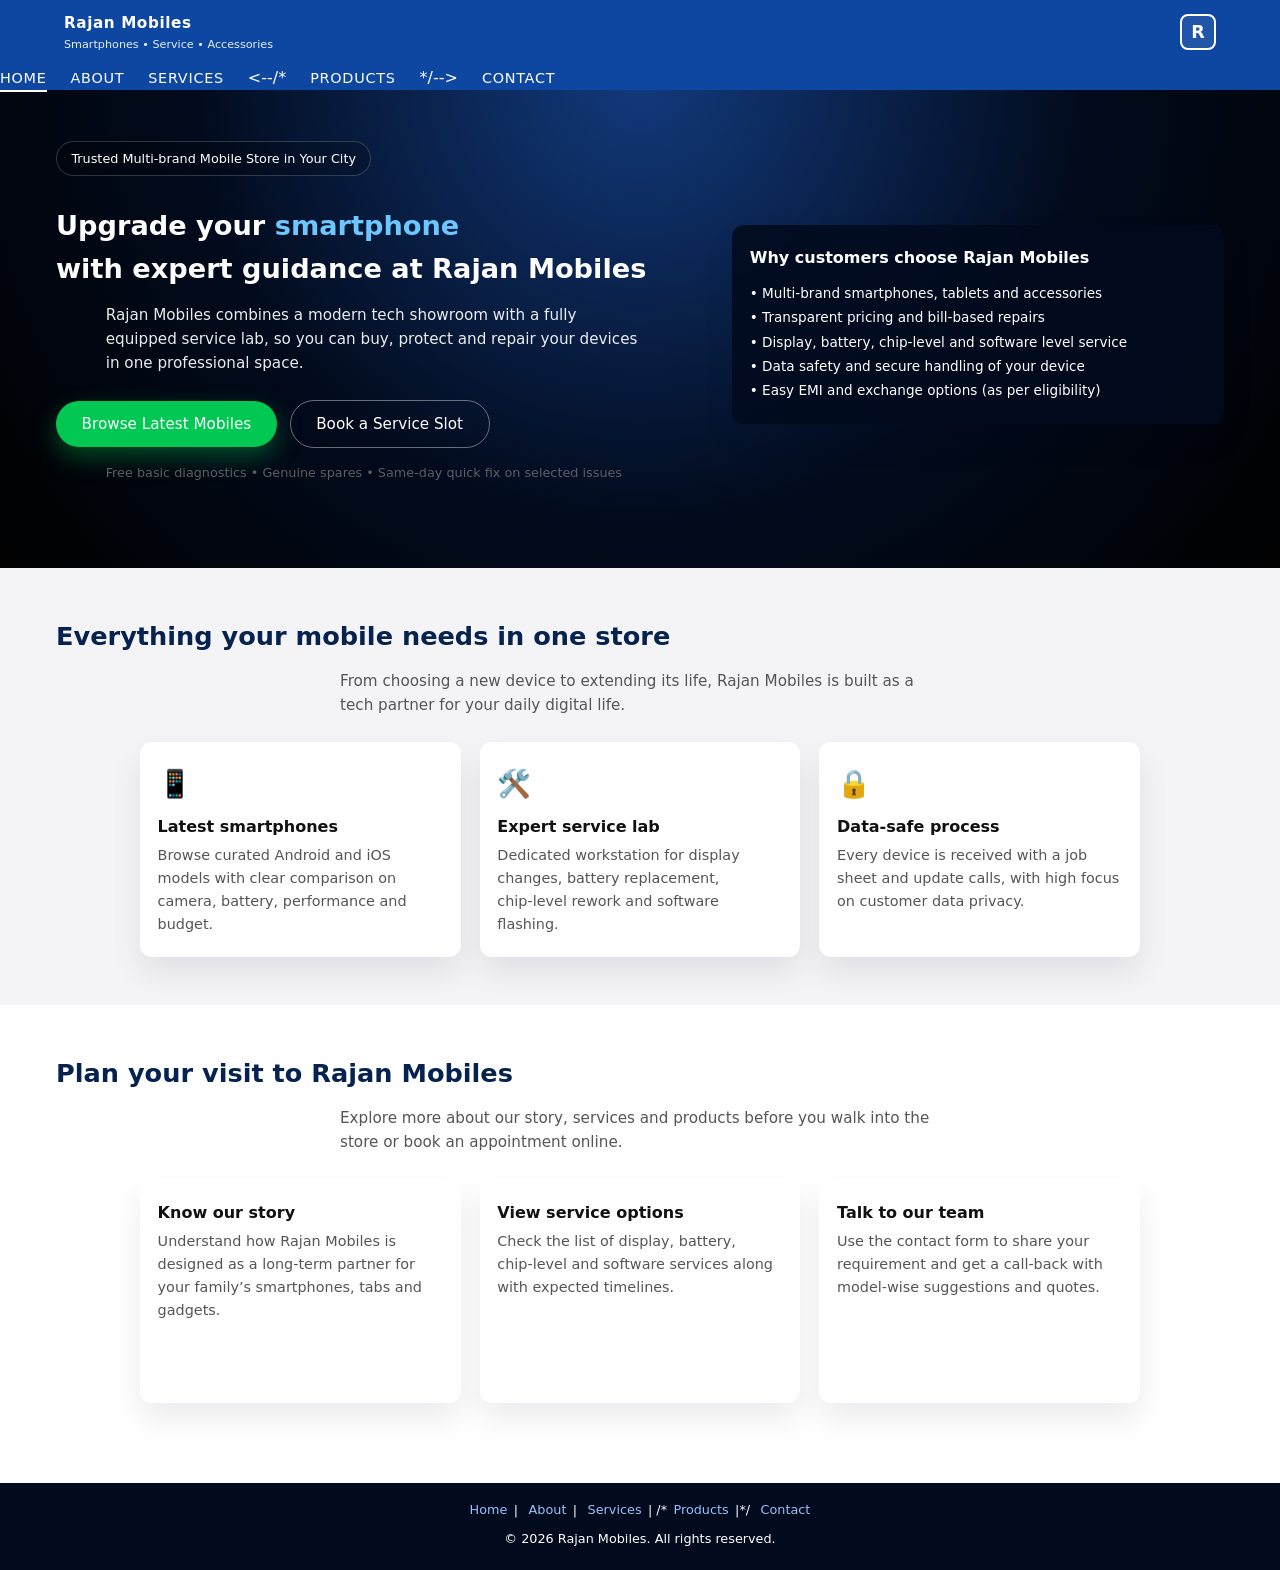
==== index.html @ c8e1d916 "index.html" ====
<!DOCTYPE html>
<html lang="en">
<head>
  <meta charset="UTF-8">
  <title>Rajan Mobiles | Smart Tech Store & Service Center</title>
  <meta name="viewport" content="width=device-width, initial-scale=1.0">
  <link rel="stylesheet" href="styles.css">
</head>
<body>
  <!-- HEADER -->
  <header class="header">
    <div class="header-inner container">
      <!-- MOBILE: HAMBURGER LEFT, LOGO RIGHT -->
      <button class="nav-toggle" aria-label="Toggle navigation">
        &#9776;
      </button>
          <div class="logo-text">
          <span>Rajan Mobiles</span>
          <span>Smartphones • Service • Accessories</span>
          </div>
      <div class="logo-icon">R</div>
        
      </div>
      <!-- DESKTOP NAV (RIGHT SIDE) -->
      <nav class="nav-desktop">
        <ul>
          <li><a href="index.html" class="active">Home</a></li>
          <li><a href="about.html">About</a></li>
          <li><a href="services.html">Services</a></li>
          <--/*<li><a href="products.html">Products</a></li>*/-->
          <li><a href="contact.html">Contact</a></li>
        </ul>
      </nav>
    </div>

    <!-- MOBILE SLIDE NAV (LEFT SIDE) -->
    <nav class="nav">
      <ul>
        <li><a href="index.html" class="active">Home</a></li>
        <li><a href="about.html">About</a></li>
        <li><a href="services.html">Services</a></li>
        /*<li><a href="products.html">Products</a></li>*/
        <li><a href="contact.html">Contact</a></li>
      </ul>
    </nav>
  </header>

  <!-- WHATSAPP FLOATING BUTTON – MOBILE ONLY -->
  <div class="whatsapp-float">
    <a href="https://wa.me/919080450071?text=Hi%20Rajan%20Mobiles%2C%20I%20need%20more%20details." target="_blank" aria-label="Chat on WhatsApp">
      &#128172;
    </a>
  </div>

  <main>
    <!-- HERO -->
    <section class="hero">
      <div class="container hero-inner">
        <div>
          <div class="hero-badge hero-badges">
            <span>Trusted Multi-brand Mobile Store in Your City</span>
          </div>
          <h1>
            Upgrade your <span class="hero-highlight">smartphone</span><br>
            with expert guidance at Rajan Mobiles
          </h1>
          <p>
            Rajan Mobiles combines a modern tech showroom with a fully equipped service lab, 
            so you can buy, protect and repair your devices in one professional space.
          </p>
          <div class="hero-cta">
            <a href="products.html" class="btn btn-primary">Browse Latest Mobiles</a>
            <a href="services.html" class="btn btn-outline">Book a Service Slot</a>
          </div>
          <p class="text-muted" style="margin-top:0.9rem;font-size:0.8rem;">
            Free basic diagnostics • Genuine spares • Same‑day quick fix on selected issues
          </p>
        </div>
        <div>
          <div class="card" style="background:rgba(2,11,29,0.9);color:#ffffff;">
            <div class="card-title" style="margin-bottom:0.6rem;">Why customers choose Rajan Mobiles</div>
            <ul style="list-style:none;font-size:0.85rem;line-height:1.8;">
              <li>• Multi‑brand smartphones, tablets and accessories</li>
              <li>• Transparent pricing and bill‑based repairs</li>
              <li>• Display, battery, chip‑level and software level service</li>
              <li>• Data safety and secure handling of your device</li>
              <li>• Easy EMI and exchange options (as per eligibility)</li>
            </ul>
          </div>
        </div>
      </div>
    </section>

    <!-- HIGHLIGHTS -->
    <section class="section section-alt">
      <div class="container">
        <h2 class="section-title">Everything your mobile needs in one store</h2>
        <p class="section-subtitle">
          From choosing a new device to extending its life, Rajan Mobiles is built 
          as a tech partner for your daily digital life.
        </p>

        <div class="card-grid">
          <div class="card">
            <div class="card-icon">📱</div>
            <div class="card-title">Latest smartphones</div>
            <p class="card-text">
              Browse curated Android and iOS models with clear comparison on camera, battery, performance and budget.
            </p>
          </div>
          <div class="card">
            <div class="card-icon">🛠️</div>
            <div class="card-title">Expert service lab</div>
            <p class="card-text">
              Dedicated workstation for display changes, battery replacement, chip‑level rework and software flashing.
            </p>
          </div>
          <div class="card">
            <div class="card-icon">🔒</div>
            <div class="card-title">Data‑safe process</div>
            <p class="card-text">
              Every device is received with a job sheet and update calls, with high focus on customer data privacy.
            </p>
          </div>
        </div>
      </div>
    </section>

    <!-- QUICK LINKS TO PAGES -->
    <section class="section">
      <div class="container">
        <h2 class="section-title">Plan your visit to Rajan Mobiles</h2>
        <p class="section-subtitle">
          Explore more about our story, services and products before you walk into the store or book an appointment online.
        </p>
        <div class="card-grid">
          <div class="card">
            <div class="card-title">Know our story</div>
            <p class="card-text">
              Understand how Rajan Mobiles is designed as a long‑term partner for your family’s smartphones, tabs and gadgets.
            </p>
            <a href="about.html" class="btn btn-outline" style="margin-top:0.7rem;">More about us</a>
          </div>
          <div class="card">
            <div class="card-title">View service options</div>
            <p class="card-text">
              Check the list of display, battery, chip‑level and software services along with expected timelines.
            </p>
            <a href="services.html" class="btn btn-outline" style="margin-top:0.7rem;">Service details</a>
          </div>
          <div class="card">
            <div class="card-title">Talk to our team</div>
            <p class="card-text">
              Use the contact form to share your requirement and get a call‑back with model‑wise suggestions and quotes.
            </p>
            <a href="contact.html" class="btn btn-outline" style="margin-top:0.7rem;">Contact & location</a>
          </div>
        </div>
      </div>
    </section>
  </main>

  <footer class="footer">
    <div class="footer-links">
      <a href="index.html">Home</a>|
      <a href="about.html">About</a>|
      <a href="services.html">Services</a>|
      /*<a href="products.html">Products</a>|*/
      <a href="contact.html">Contact</a>
    </div>
    <div>© <span id="year"></span> Rajan Mobiles. All rights reserved.</div>
  </footer>

  <script src="script.js"></script>
  <script>
    document.getElementById("year").textContent = new Date().getFullYear();
  </script>
</body>

</html>
---- styles.css ----
/* GLOBAL STYLES */
* {
  margin: 0;
  padding: 0;
  box-sizing: border-box;
}

:root {
  --primary-blue: #0d47a1;
  --dark-blue: #06234f;
  --accent-blue: #1976d2;
  --text-dark: #111111;
  --text-light: #f5f5f5;
  --bg-light: #ffffff;
  --bg-gray: #f4f4f6;
}

body {
  font-family: system-ui, -apple-system, BlinkMacSystemFont, "Segoe UI", sans-serif;
  color: var(--text-dark);
  background-color: var(--bg-light);
  line-height: 1.6;
}

/* COMMON LAYOUT */
.container {
  width: 100%;
  max-width: 1200px;
  margin: 0 auto;
  padding: 0 1rem;
}

/* HEADER */
.header {
  position: fixed;
  top: 0;
  left: 0;
  width: 100%;
  background: var(--primary-blue);
  color: #ffffff;
  z-index: 999;
  transition: transform 0.3s ease-in-out;
}

.header-inner {
  display: flex;
  align-items: center;
  justify-content: space-between;
  padding: 0.7rem 1rem;
}

.logo {
  display: flex;
  align-items: center;
  gap: 0.5rem;
}

.logo-icon {
  width: 36px;
  height: 36px;
  border-radius: 8px;
  border: 2px solid #ffffff;
  display: flex;
  align-items: center;
  justify-content: center;
  font-weight: 800;
  font-size: 1.1rem;
  background: rgba(255, 255, 255, 0.08);
}

.logo-text {
  display: flex;
  flex-direction: column;
}

.logo-text span:first-child {
  font-weight: 700;
  letter-spacing: 0.04em;
  font-size: 0.95rem;
}

.logo-text span:last-child {
  font-size: 0.7rem;
  opacity: 0.9;
}

/* NAV */
.nav-toggle {
  background: transparent;
  border: none;
  color: #ffffff;
  font-size: 1.6rem;
  cursor: pointer;
  display: inline-flex;
  align-items: center;
  justify-content: center;
}

.nav-toggle:focus {
  outline: 2px solid #ffffff;
  outline-offset: 2px;
}

.nav {
  position: fixed;
  top: 0;
  left: -260px;
  width: 240px;
  height: 100vh;
  background: #020b1d;
  padding-top: 4rem;
  transition: left 0.3s ease;
  z-index: 998;
}

.nav.open {
  left: 0;
}

.nav ul {
  list-style: none;
}

.nav li {
  border-bottom: 1px solid rgba(255, 255, 255, 0.06);
}

.nav a {
  display: block;
  padding: 0.9rem 1.2rem;
  color: #ffffff;
  text-decoration: none;
  font-size: 0.9rem;
  letter-spacing: 0.03em;
}

.nav a:hover,
.nav a.active {
  background: var(--accent-blue);
}

/* DESKTOP NAV */
.nav-desktop {
  display: none;
}

.nav-desktop ul {
  display: flex;
  list-style: none;
  gap: 1.5rem;
}

.nav-desktop a {
  color: #ffffff;
  text-decoration: none;
  font-size: 0.9rem;
  letter-spacing: 0.05em;
  text-transform: uppercase;
}

.nav-desktop a:hover,
.nav-desktop a.active {
  border-bottom: 2px solid #ffffff;
  padding-bottom: 0.25rem;
}

/* HEADER HIDE/SHOW ON SCROLL */
.header-hidden {
  transform: translateY(-100%);
}

/* MAIN SPACING */
main {
  padding-top: 64px;
}

/* HERO / COMMON SECTIONS */
.section {
  padding: 2.5rem 1.2rem;
  text-align: center; /* mobile center alignment */
}

.section-alt {
  background: var(--bg-gray);
}

.section-title {
  font-size: 1.6rem;
  margin-bottom: 0.75rem;
  color: var(--dark-blue);
}

.section-subtitle {
  max-width: 600px;
  margin: 0.25rem auto 1.5rem;
  font-size: 0.95rem;
  color: #555555;
}

/* HOME HERO */
.hero {
  background: radial-gradient(circle at top, #123a7d 0, #020b1d 55%, #000000 100%);
  color: #ffffff;
  text-align: center;
  padding: 3.5rem 1.4rem 3rem;
}

.hero h1 {
  font-size: 1.7rem;
  margin-bottom: 0.75rem;
}

.hero-highlight {
  color: #6ec6ff;
}

.hero p {
  font-size: 0.95rem;
  max-width: 540px;
  margin: 0 auto 1.5rem;
  opacity: 0.92;
}

.hero-badges {
  display: flex;
  flex-direction: column;
  gap: 0.5rem;
  align-items: center;
  margin-bottom: 1.7rem;
}

.hero-badge {
  border-radius: 999px;
  padding: 0.4rem 0.9rem;
  border: 1px solid rgba(255, 255, 255, 0.18);
  font-size: 0.8rem;
  display: inline-flex;
  align-items: center;
  gap: 0.4rem;
  background: rgba(0, 0, 0, 0.18);
}

.hero-cta {
  display: flex;
  flex-direction: column;
  gap: 0.8rem;
  align-items: center;
}

.btn {
  display: inline-flex;
  align-items: center;
  justify-content: center;
  padding: 0.7rem 1.6rem;
  border-radius: 999px;
  border: none;
  cursor: pointer;
  font-size: 0.95rem;
  text-decoration: none;
  transition: transform 0.15s ease, box-shadow 0.15s ease, background 0.2s ease;
}

.btn-primary {
  background: #00c853;
  color: #ffffff;
  box-shadow: 0 10px 25px rgba(0, 200, 83, 0.35);
}

.btn-primary:hover {
  transform: translateY(-2px);
  box-shadow: 0 14px 30px rgba(0, 200, 83, 0.45);
}

.btn-outline {
  background: transparent;
  color: #ffffff;
  border: 1px solid rgba(255, 255, 255, 0.4);
}

.btn-outline:hover {
  background: rgba(255, 255, 255, 0.12);
}

/* CARD GRID */
.card-grid {
  display: grid;
  grid-template-columns: 1fr;
  gap: 1.2rem;
  max-width: 1000px;
  margin: 0 auto;
}

.card {
  background: #ffffff;
  border-radius: 12px;
  padding: 1.3rem 1.1rem;
  box-shadow: 0 16px 32px rgba(4, 12, 35, 0.08);
  text-align: center;
}

.card-icon {
  font-size: 1.7rem;
  margin-bottom: 0.5rem;
}

.card-title {
  font-weight: 600;
  margin-bottom: 0.3rem;
}

.card-text {
  font-size: 0.9rem;
  color: #555555;
}

/* PRODUCTS GRID */
.products-grid {
  display: grid;
  grid-template-columns: 1fr;
  gap: 1.2rem;
  max-width: 1000px;
  margin: 0 auto;
}

.product-card {
  background: #ffffff;
  border-radius: 12px;
  overflow: hidden;
  box-shadow: 0 14px 30px rgba(4, 12, 35, 0.08);
  text-align: center;
}

.product-image {
  width: 100%;
  height: 180px;
  object-fit: cover;
  background: #000000;
}

.product-body {
  padding: 1rem;
}

.product-title {
  font-weight: 600;
  margin-bottom: 0.2rem;
}

.product-meta {
  font-size: 0.85rem;
  color: #666666;
  margin-bottom: 0.6rem;
}

.product-price {
  font-weight: 700;
  color: var(--dark-blue);
  margin-bottom: 0.8rem;
}

.product-actions {
  display: flex;
  gap: 0.5rem;
  justify-content: center;
  flex-wrap: wrap;
}

/* SERVICES PAGE – CIRCUIT WATERMARK BG */
.services-bg {
  position: relative;
  background-color: #fdfdfd;
  overflow: hidden;
}

.services-bg::before {
  content: "";
  position: absolute;
  inset: 0;
  opacity: 0.12;
  background-image:
    radial-gradient(circle at 10% 20%, #9e9e9e 0, transparent 50%),
    radial-gradient(circle at 80% 0, #bdbdbd 0, transparent 55%),
    repeating-linear-gradient(
      135deg,
      rgba(160, 160, 160, 0.45) 0px,
      rgba(160, 160, 160, 0.45) 1px,
      transparent 1px,
      transparent 6px
    );
  mix-blend-mode: multiply;
  pointer-events: none;
  z-index: 0;
}

.services-inner {
  position: relative;
  z-index: 1;
}

/* SERVICE ITEMS */
.service-grid {
  display: grid;
  grid-template-columns: 1fr;
  gap: 1.4rem;
  max-width: 1000px;
  margin: 0 auto;
}

.service-card {
  background: rgba(255, 255, 255, 0.95);
  border-radius: 14px;
  padding: 1.1rem;
  box-shadow: 0 18px 40px rgba(4, 12, 35, 0.08);
  text-align: center;
}

.service-thumb {
  width: 100%;
  height: 160px;
  border-radius: 10px;
  object-fit: cover;
  margin-bottom: 0.7rem;
  background: #000000;
}

/* ABOUT PAGE */
.about-highlight {
  font-weight: 600;
  color: var(--dark-blue);
  margin-bottom: 0.7rem;
}

.about-columns {
  display: grid;
  grid-template-columns: 1fr;
  gap: 1.1rem;
  max-width: 900px;
  margin: 0 auto;
}

.about-box {
  background: #ffffff;
  border-radius: 12px;
  padding: 1.1rem;
  box-shadow: 0 14px 32px rgba(4, 12, 35, 0.06);
  font-size: 0.9rem;
}

/* CONTACT FORM */
.contact-wrapper {
  max-width: 780px;
  margin: 0 auto;
}

form {
  background: #ffffff;
  padding: 1.2rem 1rem;
  border-radius: 12px;
  box-shadow: 0 14px 32px rgba(4, 12, 35, 0.08);
  text-align: center;
}

.form-row {
  display: flex;
  flex-direction: column;
  gap: 0.8rem;
  margin-bottom: 1rem;
}

label {
  font-size: 0.85rem;
  text-align: left;
}

input,
textarea,
select {
  width: 100%;
  padding: 0.7rem 0.75rem;
  border-radius: 8px;
  border: 1px solid #c5c5c5;
  font-size: 0.9rem;
  font-family: inherit;
}

textarea {
  min-height: 110px;
  resize: vertical;
}

/* FOOTER */
.footer {
  background: #020b1d;
  color: #ffffff;
  text-align: center;
  padding: 1.1rem 0.8rem 1.3rem;
  margin-top: 2rem;
  font-size: 0.8rem;
}

.footer-links {
  margin-bottom: 0.5rem;
}

.footer-links a {
  color: #9bbfff;
  text-decoration: none;
  margin: 0 0.4rem;
  font-size: 0.8rem;
}

/* WHATSAPP FLOATING BUTTON – MOBILE ONLY */
.whatsapp-float {
  position: fixed;
  width: 54px;
  height: 54px;
  bottom: 18px;
  right: 18px;
  background-color: #25d366;
  color: #ffffff;
  border-radius: 50%;
  text-align: center;
  font-size: 28px;
  box-shadow: 0 6px 18px rgba(0, 0, 0, 0.35);
  z-index: 997;
  display: flex;
  align-items: center;
  justify-content: center;
}

.whatsapp-float a {
  color: #ffffff;
  text-decoration: none;
  width: 100%;
  height: 100%;
  display: flex;
  align-items: center;
  justify-content: center;
}

/* HIDE WHATSAPP ON DESKTOP BY DEFAULT – will override in media query */
.whatsapp-float {
  display: flex;
}

/* UTILS */
.text-muted {
  color: #666666;
}

/* MEDIA QUERIES – DESKTOP VIEW */
@media (min-width: 768px) {
  main {
    padding-top: 74px;
  }

  .section {
    text-align: left;
    padding: 3rem 0;
  }

  .hero {
    text-align: left;
    padding: 4.2rem 0 3.8rem;
  }

  .hero-inner {
    display: grid;
    grid-template-columns: 1.3fr 1fr;
    gap: 2.3rem;
    align-items: center;
  }

  .hero-badges {
    align-items: flex-start;
  }

  .hero-cta {
    flex-direction: row;
    justify-content: flex-start;
  }

  .card-grid {
    grid-template-columns: repeat(3, minmax(0, 1fr));
  }

  .products-grid {
    grid-template-columns: repeat(3, minmax(0, 1fr));
  }

  .service-grid {
    grid-template-columns: repeat(4, minmax(0, 1fr));
  }

  .about-columns {
    grid-template-columns: 1.2fr 1.1fr;
  }

  /* HEADER LAYOUT – DESKTOP */
  .header-inner {
    padding: 0.7rem 1.5rem;
  }
/*Mobile logo text center, icon right */
  
  .nav-toggle {
    display: none;
  }

  .nav {
    display: none;
  }

  .nav-desktop {
    display: block;
  }

  .logo {
    margin-right: auto;
  }

    /* MOBILE CENTER ALIGN → DESKTOP LEFT ALIGN */
  .card,
  .product-card,
  .service-card,
  form {
    text-align: left;
  }

  /* HIDE WHATSAPP IN DESKTOP VIEW */
  .whatsapp-float {
    display: none;
  }
}

/* MOBILE HEADER PERFECT ALIGNMENT */
@media (max-width: 767px) {
  .header-inner {
    display: flex;
    align-items: center;
    justify-content: space-between;
    position: relative;
    padding: 0.7rem 1rem;
  }
  .nav-toggle {
    order: 1;
    flex: 0 0 auto;
    z-index: 2;
  }
  .logo {
    display: flex;
    position: absolute;
    top: 0;
    left: 0;
    right: 0;
    height: 100%;
    align-items: center;
    justify-content: center;
    pointer-events: none;
  }
  .logo-text {
    order: 2;
    flex: 1 1 auto;
    text-align: center;
    width: auto;
    pointer-events: auto;
  }
  .logo-icon {
    order: 3;
    flex: 0 0 auto;
    margin-left: auto;
    pointer-events: auto;
  }
}
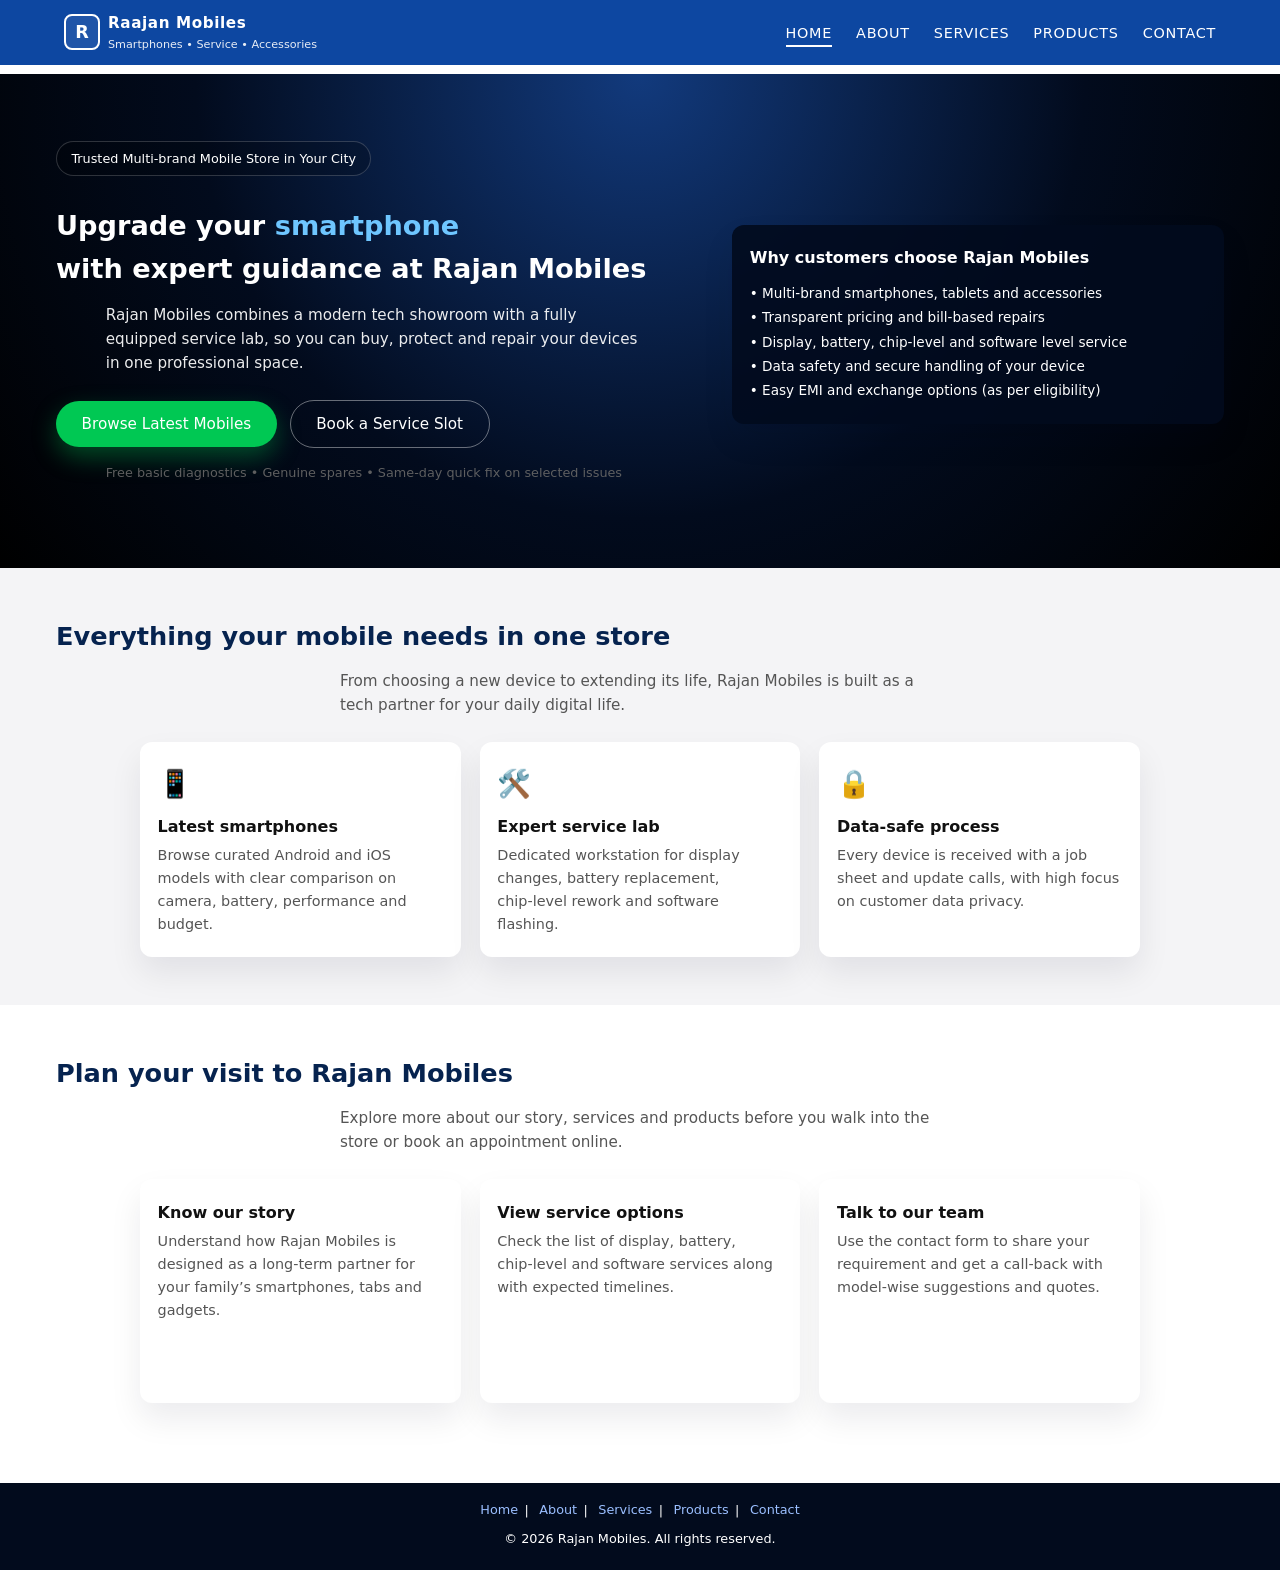
==== commit 92d17904: "index.html" ====
--- a/index.html
+++ b/index.html
@@ -9,17 +9,17 @@
 <body>
   <!-- HEADER -->
   <header class="header">
-    <div class="header-inner container">
+     <div class="header-inner container">
       <!-- MOBILE: HAMBURGER LEFT, LOGO RIGHT -->
       <button class="nav-toggle" aria-label="Toggle navigation">
         &#9776;
       </button>
-          <div class="logo-text">
-          <span>Rajan Mobiles</span>
+      <div class="logo">
+        <div class="logo-icon">R</div>
+        <div class="logo-text">
+          <span>Raajan Mobiles</span>
           <span>Smartphones • Service • Accessories</span>
-          </div>
-      <div class="logo-icon">R</div>
-        
+        </div>
       </div>
       <!-- DESKTOP NAV (RIGHT SIDE) -->
       <nav class="nav-desktop">
@@ -27,7 +27,7 @@
           <li><a href="index.html" class="active">Home</a></li>
           <li><a href="about.html">About</a></li>
           <li><a href="services.html">Services</a></li>
-          <--/*<li><a href="products.html">Products</a></li>*/-->
+          <li><a href="products.html">Products</a></li>
           <li><a href="contact.html">Contact</a></li>
         </ul>
       </nav>
@@ -39,7 +39,7 @@
         <li><a href="index.html" class="active">Home</a></li>
         <li><a href="about.html">About</a></li>
         <li><a href="services.html">Services</a></li>
-        /*<li><a href="products.html">Products</a></li>*/
+        <li><a href="products.html">Products</a></li>
         <li><a href="contact.html">Contact</a></li>
       </ul>
     </nav>
@@ -165,7 +165,7 @@
       <a href="index.html">Home</a>|
       <a href="about.html">About</a>|
       <a href="services.html">Services</a>|
-      /*<a href="products.html">Products</a>|*/
+      <a href="products.html">Products</a>|
       <a href="contact.html">Contact</a>
     </div>
     <div>© <span id="year"></span> Rajan Mobiles. All rights reserved.</div>
@@ -181,3 +181,4 @@
 
 
 
+
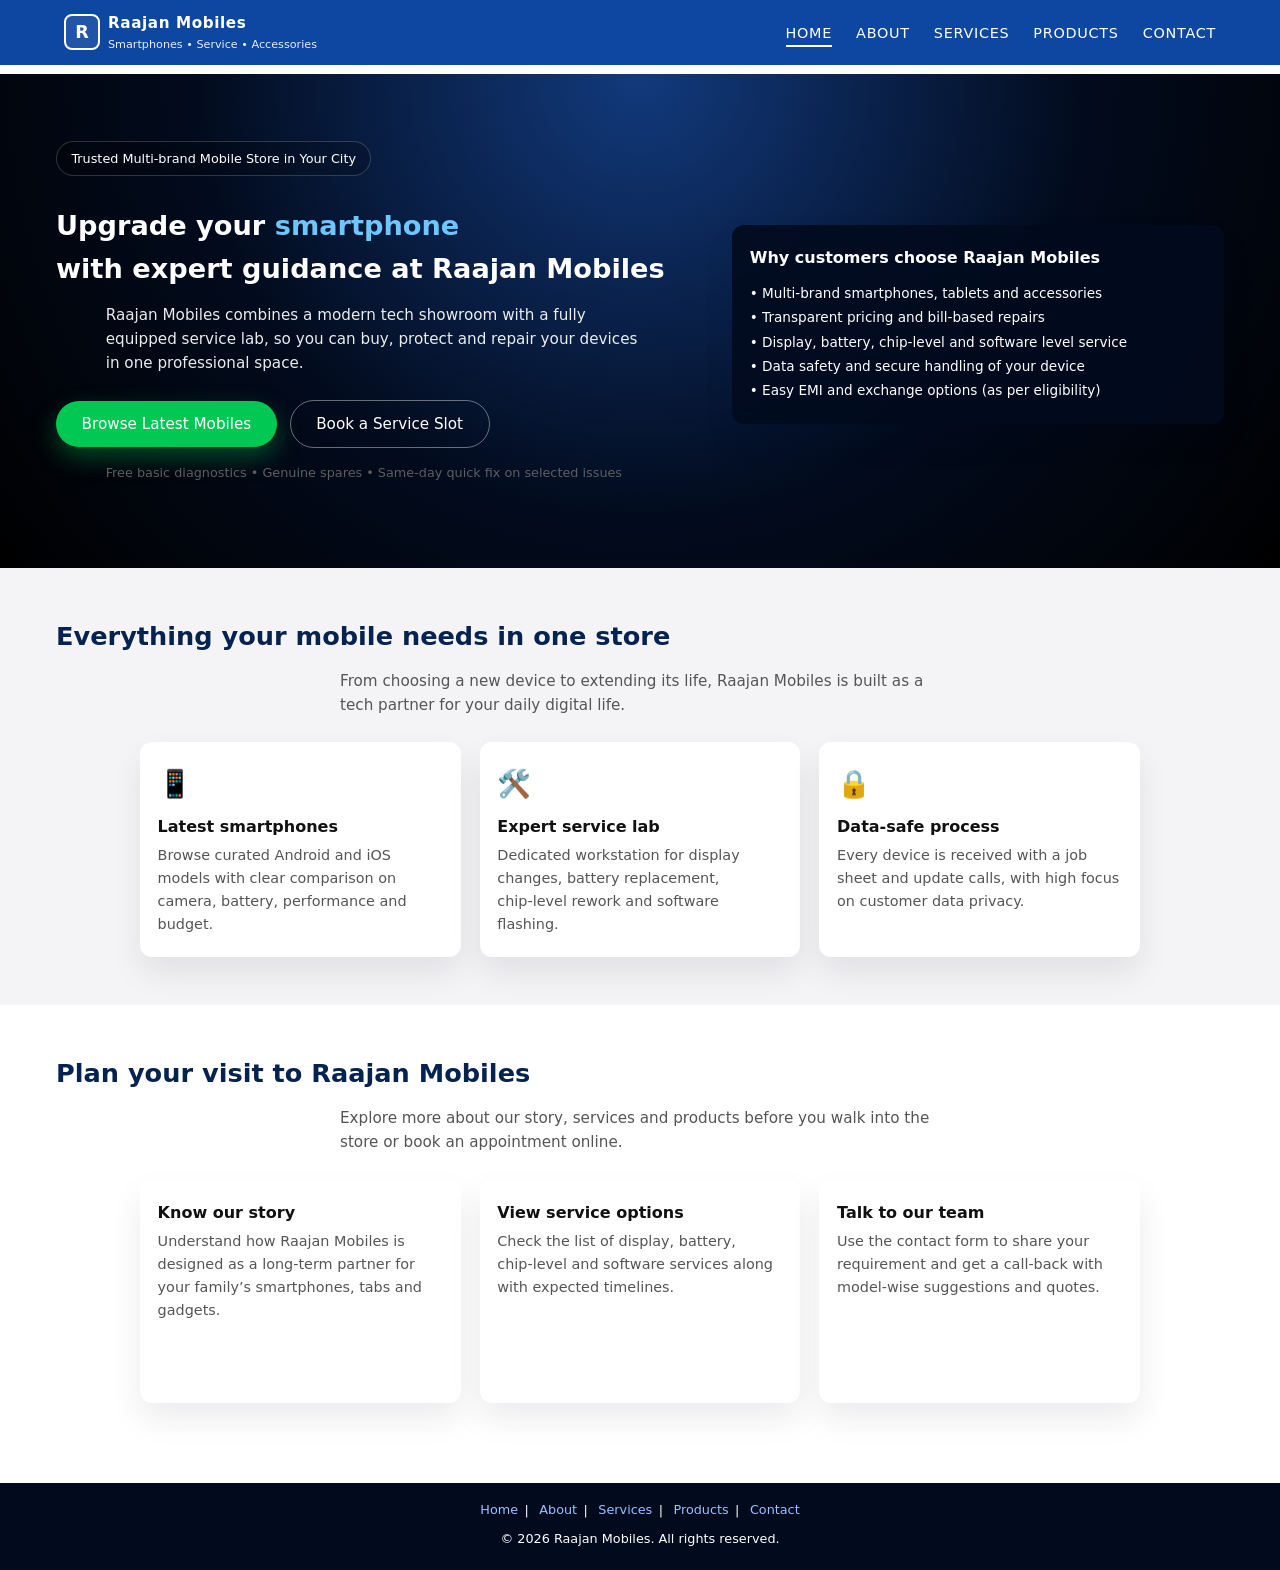
==== commit fec7e7d1: "Update index.html" ====
--- a/index.html
+++ b/index.html
@@ -2,14 +2,14 @@
 <html lang="en">
 <head>
   <meta charset="UTF-8">
-  <title>Rajan Mobiles | Smart Tech Store & Service Center</title>
+  <title>Raajan Mobiles | Smart Tech Store & Service Center</title>
   <meta name="viewport" content="width=device-width, initial-scale=1.0">
   <link rel="stylesheet" href="styles.css">
 </head>
 <body>
   <!-- HEADER -->
   <header class="header">
-     <div class="header-inner container">
+    <div class="header-inner container">
       <!-- MOBILE: HAMBURGER LEFT, LOGO RIGHT -->
       <button class="nav-toggle" aria-label="Toggle navigation">
         &#9776;
@@ -47,7 +47,7 @@
 
   <!-- WHATSAPP FLOATING BUTTON – MOBILE ONLY -->
   <div class="whatsapp-float">
-    <a href="https://wa.me/919080450071?text=Hi%20Rajan%20Mobiles%2C%20I%20need%20more%20details." target="_blank" aria-label="Chat on WhatsApp">
+    <a href="https://wa.me/919000000000?text=Hi%20Raajan%20Mobiles%2C%20I%20need%20more%20details." target="_blank" aria-label="Chat on WhatsApp">
       &#128172;
     </a>
   </div>
@@ -62,10 +62,10 @@
           </div>
           <h1>
             Upgrade your <span class="hero-highlight">smartphone</span><br>
-            with expert guidance at Rajan Mobiles
+            with expert guidance at Raajan Mobiles
           </h1>
           <p>
-            Rajan Mobiles combines a modern tech showroom with a fully equipped service lab, 
+            Raajan Mobiles combines a modern tech showroom with a fully equipped service lab, 
             so you can buy, protect and repair your devices in one professional space.
           </p>
           <div class="hero-cta">
@@ -78,7 +78,7 @@
         </div>
         <div>
           <div class="card" style="background:rgba(2,11,29,0.9);color:#ffffff;">
-            <div class="card-title" style="margin-bottom:0.6rem;">Why customers choose Rajan Mobiles</div>
+            <div class="card-title" style="margin-bottom:0.6rem;">Why customers choose Raajan Mobiles</div>
             <ul style="list-style:none;font-size:0.85rem;line-height:1.8;">
               <li>• Multi‑brand smartphones, tablets and accessories</li>
               <li>• Transparent pricing and bill‑based repairs</li>
@@ -96,7 +96,7 @@
       <div class="container">
         <h2 class="section-title">Everything your mobile needs in one store</h2>
         <p class="section-subtitle">
-          From choosing a new device to extending its life, Rajan Mobiles is built 
+          From choosing a new device to extending its life, Raajan Mobiles is built 
           as a tech partner for your daily digital life.
         </p>
 
@@ -129,7 +129,7 @@
     <!-- QUICK LINKS TO PAGES -->
     <section class="section">
       <div class="container">
-        <h2 class="section-title">Plan your visit to Rajan Mobiles</h2>
+        <h2 class="section-title">Plan your visit to Raajan Mobiles</h2>
         <p class="section-subtitle">
           Explore more about our story, services and products before you walk into the store or book an appointment online.
         </p>
@@ -137,7 +137,7 @@
           <div class="card">
             <div class="card-title">Know our story</div>
             <p class="card-text">
-              Understand how Rajan Mobiles is designed as a long‑term partner for your family’s smartphones, tabs and gadgets.
+              Understand how Raajan Mobiles is designed as a long‑term partner for your family’s smartphones, tabs and gadgets.
             </p>
             <a href="about.html" class="btn btn-outline" style="margin-top:0.7rem;">More about us</a>
           </div>
@@ -168,7 +168,7 @@
       <a href="products.html">Products</a>|
       <a href="contact.html">Contact</a>
     </div>
-    <div>© <span id="year"></span> Rajan Mobiles. All rights reserved.</div>
+    <div>© <span id="year"></span> Raajan Mobiles. All rights reserved.</div>
   </footer>
 
   <script src="script.js"></script>
@@ -176,9 +176,4 @@
     document.getElementById("year").textContent = new Date().getFullYear();
   </script>
 </body>
-
 </html>
-
-
-
-
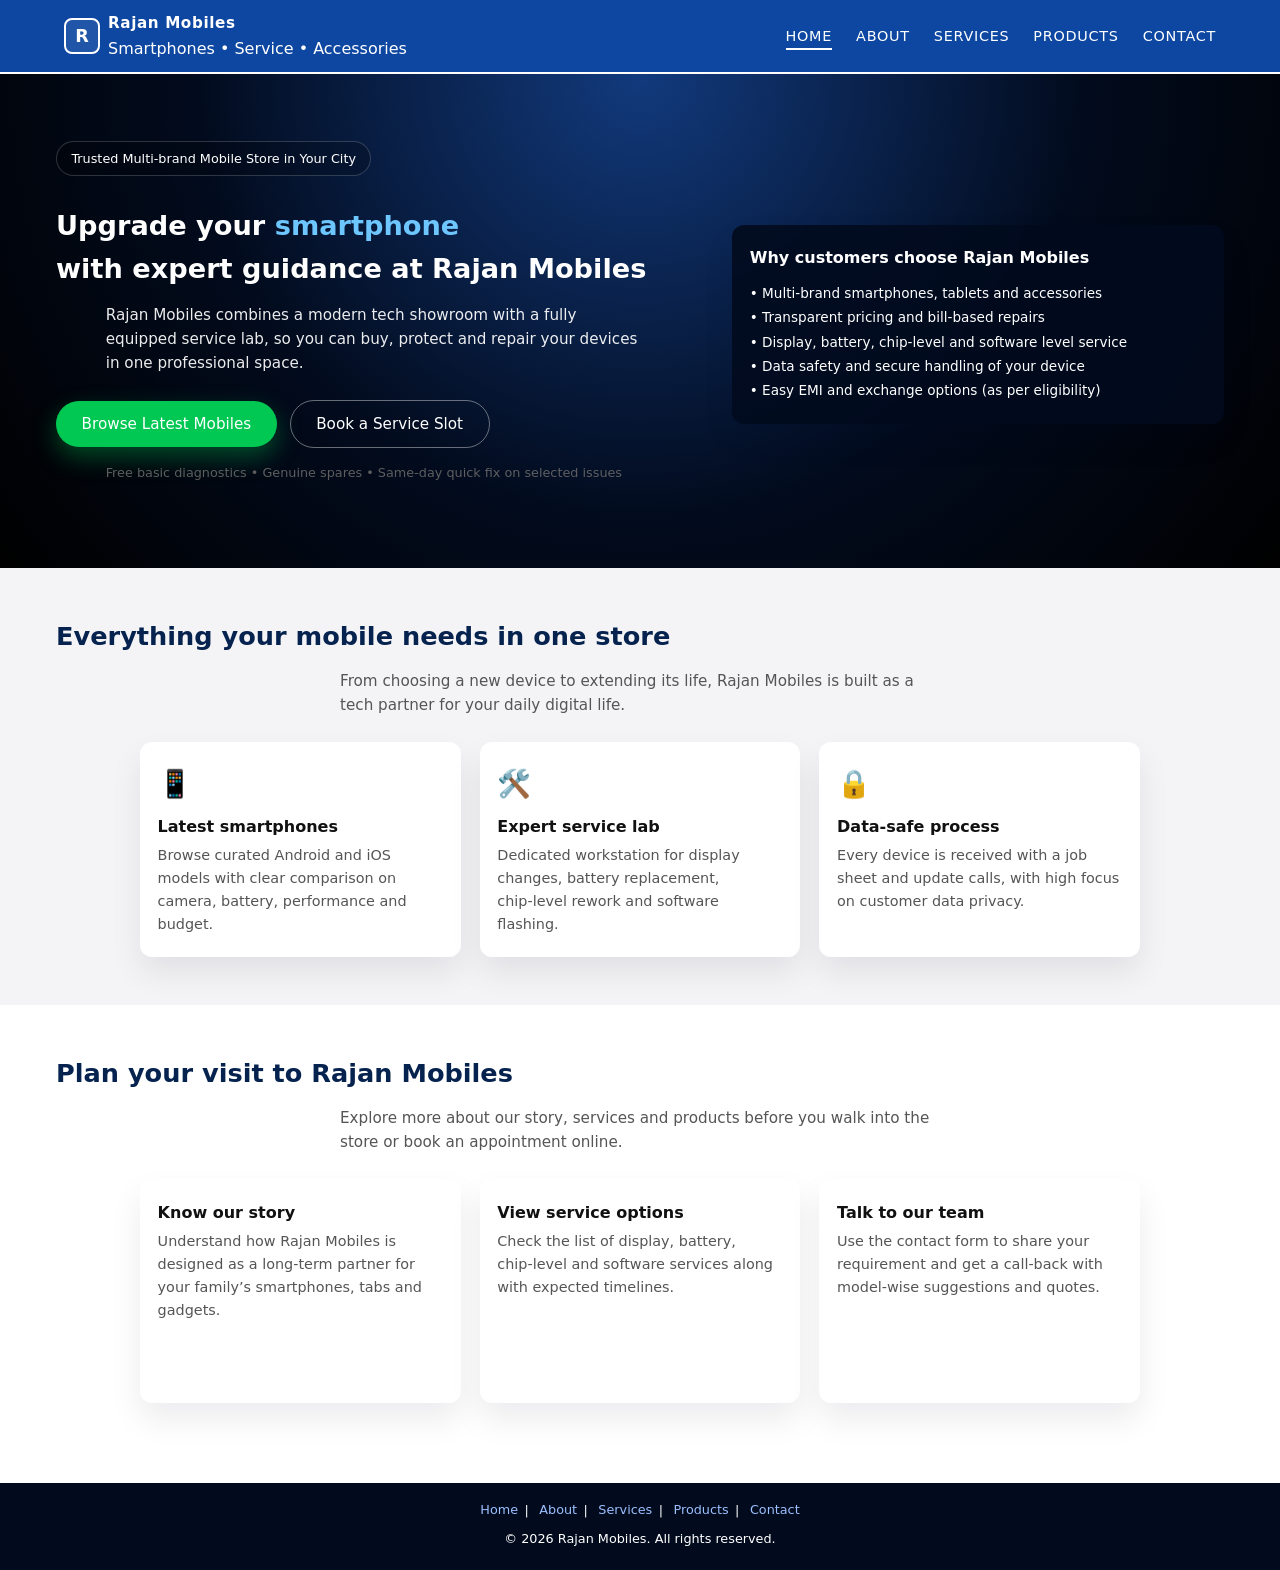
==== commit 283fe16d: "Update index.html" ====
--- a/index.html
+++ b/index.html
@@ -2,7 +2,7 @@
 <html lang="en">
 <head>
   <meta charset="UTF-8">
-  <title>Raajan Mobiles | Smart Tech Store & Service Center</title>
+  <title>Rajan Mobiles | Smart Tech Store & Service Center</title>
   <meta name="viewport" content="width=device-width, initial-scale=1.0">
   <link rel="stylesheet" href="styles.css">
 </head>
@@ -14,11 +14,12 @@
       <button class="nav-toggle" aria-label="Toggle navigation">
         &#9776;
       </button>
-      <div class="logo">
+      <div class="logo"> 
         <div class="logo-icon">R</div>
         <div class="logo-text">
-          <span>Raajan Mobiles</span>
+          <span>Rajan Mobiles</span>
           <span>Smartphones • Service • Accessories</span>
+          <style> align:center;</style>
         </div>
       </div>
       <!-- DESKTOP NAV (RIGHT SIDE) -->
@@ -47,7 +48,7 @@
 
   <!-- WHATSAPP FLOATING BUTTON – MOBILE ONLY -->
   <div class="whatsapp-float">
-    <a href="https://wa.me/919000000000?text=Hi%20Raajan%20Mobiles%2C%20I%20need%20more%20details." target="_blank" aria-label="Chat on WhatsApp">
+    <a href="https://wa.me/919000000000?text=Hi%20Rajan%20Mobiles%2C%20I%20need%20more%20details." target="_blank" aria-label="Chat on WhatsApp">
       &#128172;
     </a>
   </div>
@@ -62,10 +63,10 @@
           </div>
           <h1>
             Upgrade your <span class="hero-highlight">smartphone</span><br>
-            with expert guidance at Raajan Mobiles
+            with expert guidance at Rajan Mobiles
           </h1>
           <p>
-            Raajan Mobiles combines a modern tech showroom with a fully equipped service lab, 
+            Rajan Mobiles combines a modern tech showroom with a fully equipped service lab, 
             so you can buy, protect and repair your devices in one professional space.
           </p>
           <div class="hero-cta">
@@ -78,7 +79,7 @@
         </div>
         <div>
           <div class="card" style="background:rgba(2,11,29,0.9);color:#ffffff;">
-            <div class="card-title" style="margin-bottom:0.6rem;">Why customers choose Raajan Mobiles</div>
+            <div class="card-title" style="margin-bottom:0.6rem;">Why customers choose Rajan Mobiles</div>
             <ul style="list-style:none;font-size:0.85rem;line-height:1.8;">
               <li>• Multi‑brand smartphones, tablets and accessories</li>
               <li>• Transparent pricing and bill‑based repairs</li>
@@ -96,7 +97,7 @@
       <div class="container">
         <h2 class="section-title">Everything your mobile needs in one store</h2>
         <p class="section-subtitle">
-          From choosing a new device to extending its life, Raajan Mobiles is built 
+          From choosing a new device to extending its life, Rajan Mobiles is built 
           as a tech partner for your daily digital life.
         </p>
 
@@ -129,7 +130,7 @@
     <!-- QUICK LINKS TO PAGES -->
     <section class="section">
       <div class="container">
-        <h2 class="section-title">Plan your visit to Raajan Mobiles</h2>
+        <h2 class="section-title">Plan your visit to Rajan Mobiles</h2>
         <p class="section-subtitle">
           Explore more about our story, services and products before you walk into the store or book an appointment online.
         </p>
@@ -137,7 +138,7 @@
           <div class="card">
             <div class="card-title">Know our story</div>
             <p class="card-text">
-              Understand how Raajan Mobiles is designed as a long‑term partner for your family’s smartphones, tabs and gadgets.
+              Understand how Rajan Mobiles is designed as a long‑term partner for your family’s smartphones, tabs and gadgets.
             </p>
             <a href="about.html" class="btn btn-outline" style="margin-top:0.7rem;">More about us</a>
           </div>
@@ -168,7 +169,7 @@
       <a href="products.html">Products</a>|
       <a href="contact.html">Contact</a>
     </div>
-    <div>© <span id="year"></span> Raajan Mobiles. All rights reserved.</div>
+    <div>© <span id="year"></span> Rajan Mobiles. All rights reserved.</div>
   </footer>
 
   <script src="script.js"></script>
@@ -177,3 +178,4 @@
   </script>
 </body>
 </html>
+
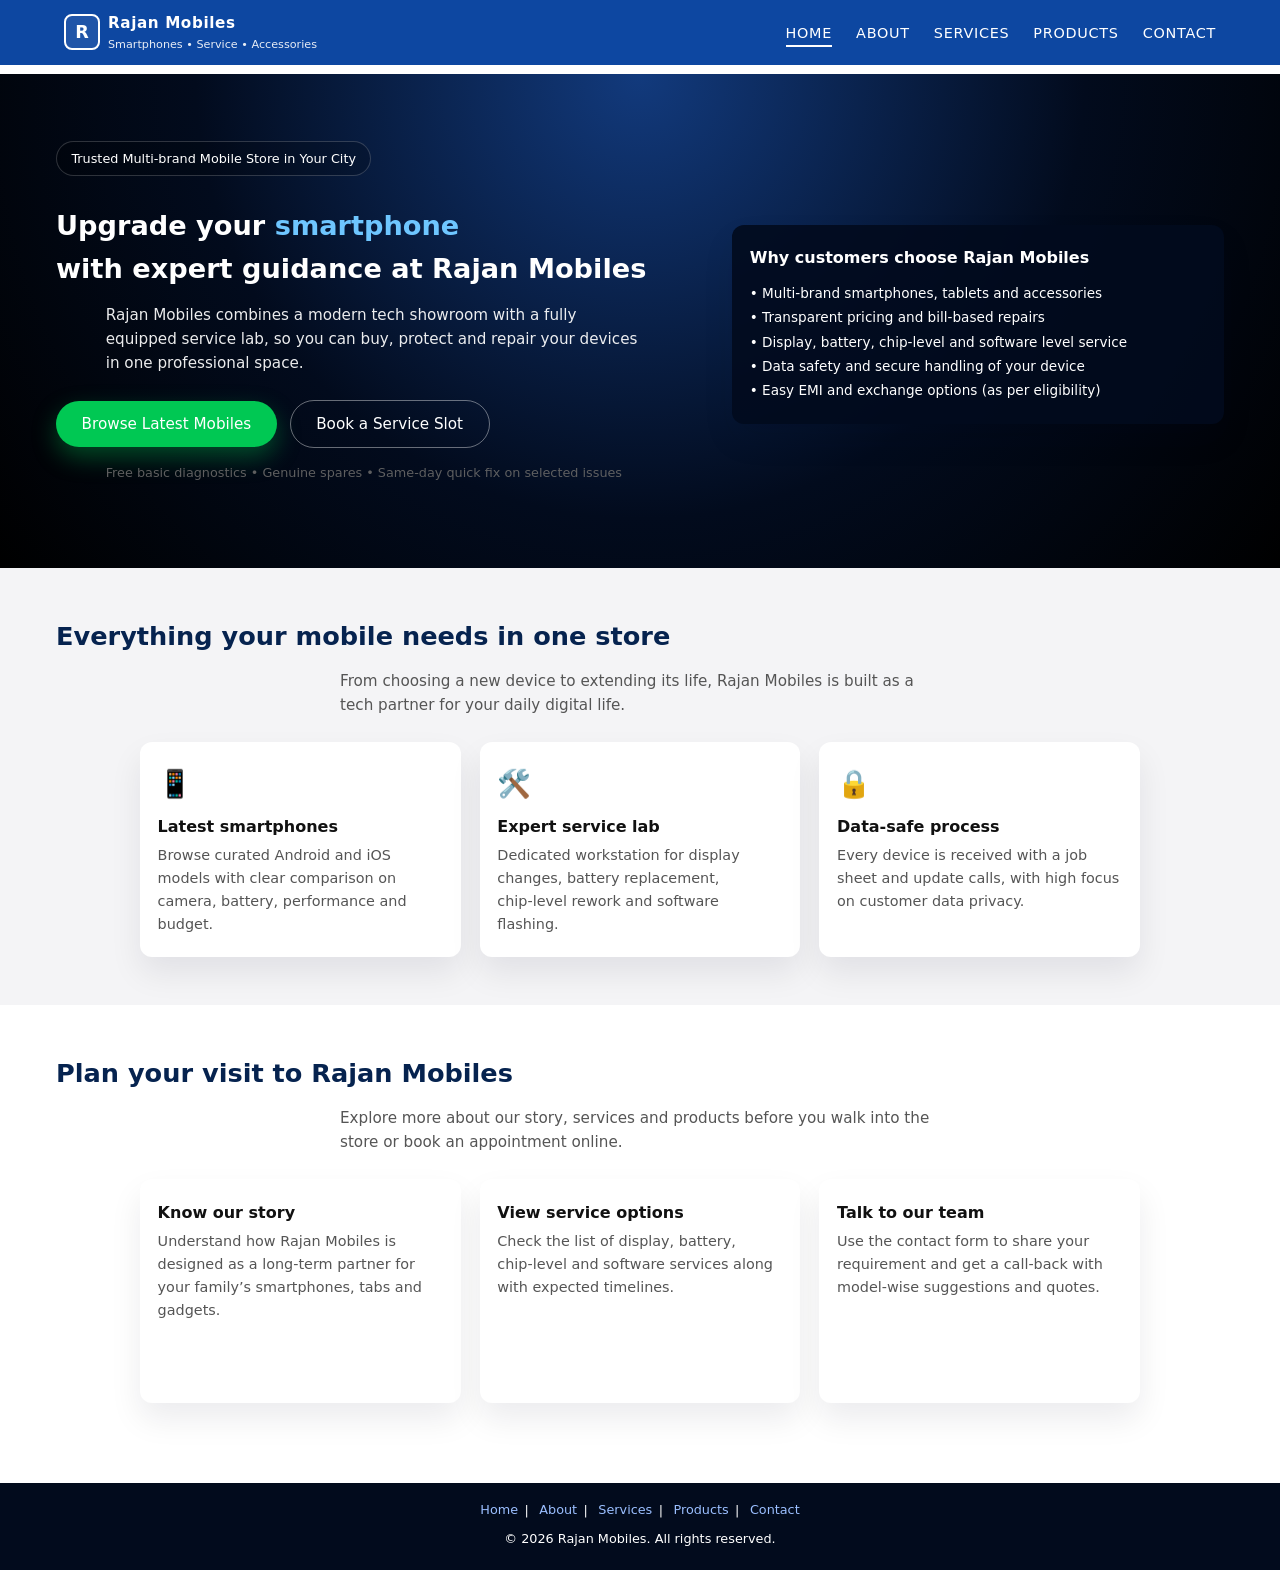
==== commit aeb7a8f2: "Update index.html" ====
--- a/index.html
+++ b/index.html
@@ -19,7 +19,7 @@
         <div class="logo-text">
           <span>Rajan Mobiles</span>
           <span>Smartphones • Service • Accessories</span>
-          <style> align:center;</style>
+    
         </div>
       </div>
       <!-- DESKTOP NAV (RIGHT SIDE) -->
@@ -179,3 +179,4 @@
 </body>
 </html>
 
+
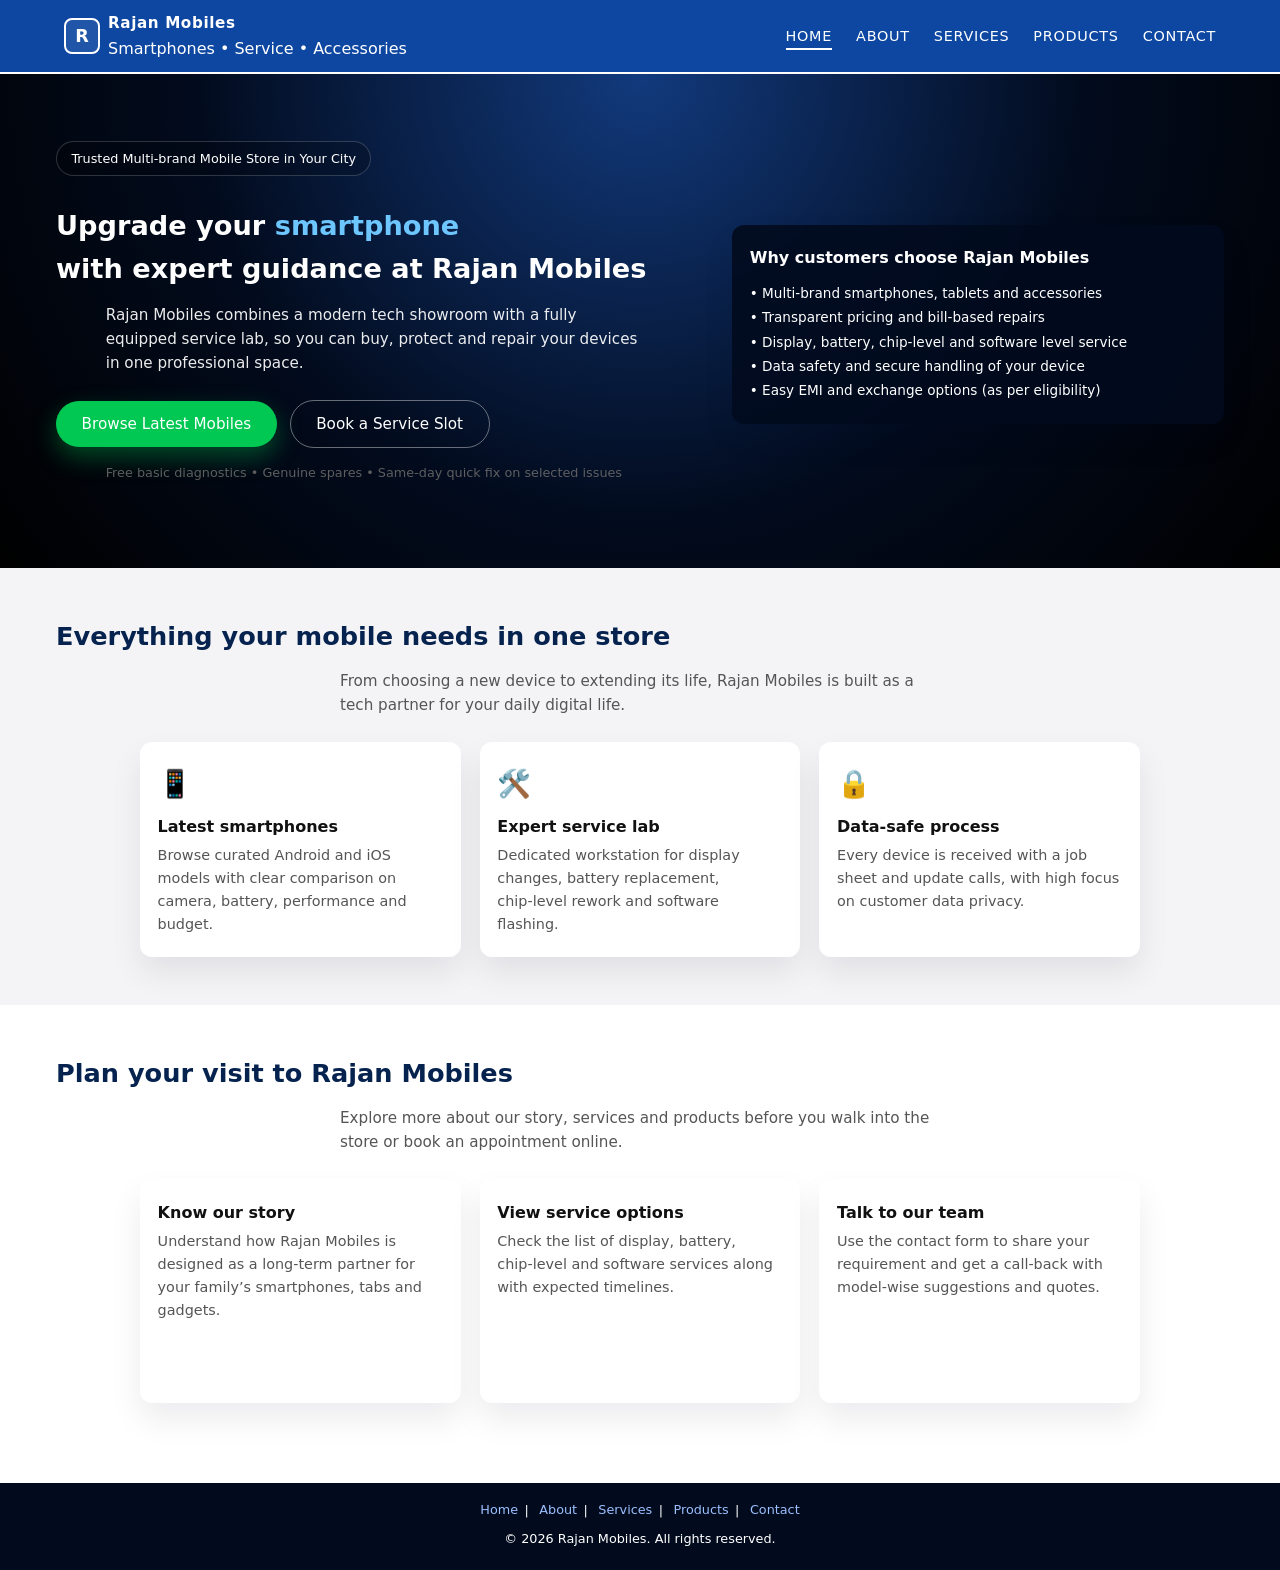
==== commit 8f7c474c: "Update index.html" ====
--- a/index.html
+++ b/index.html
@@ -19,7 +19,8 @@
         <div class="logo-text">
           <span>Rajan Mobiles</span>
           <span>Smartphones • Service • Accessories</span>
-    
+    <style> align:center;
+      margin-left:0.5rem; </style>
         </div>
       </div>
       <!-- DESKTOP NAV (RIGHT SIDE) -->
@@ -180,3 +181,4 @@
 </html>
 
 
+
